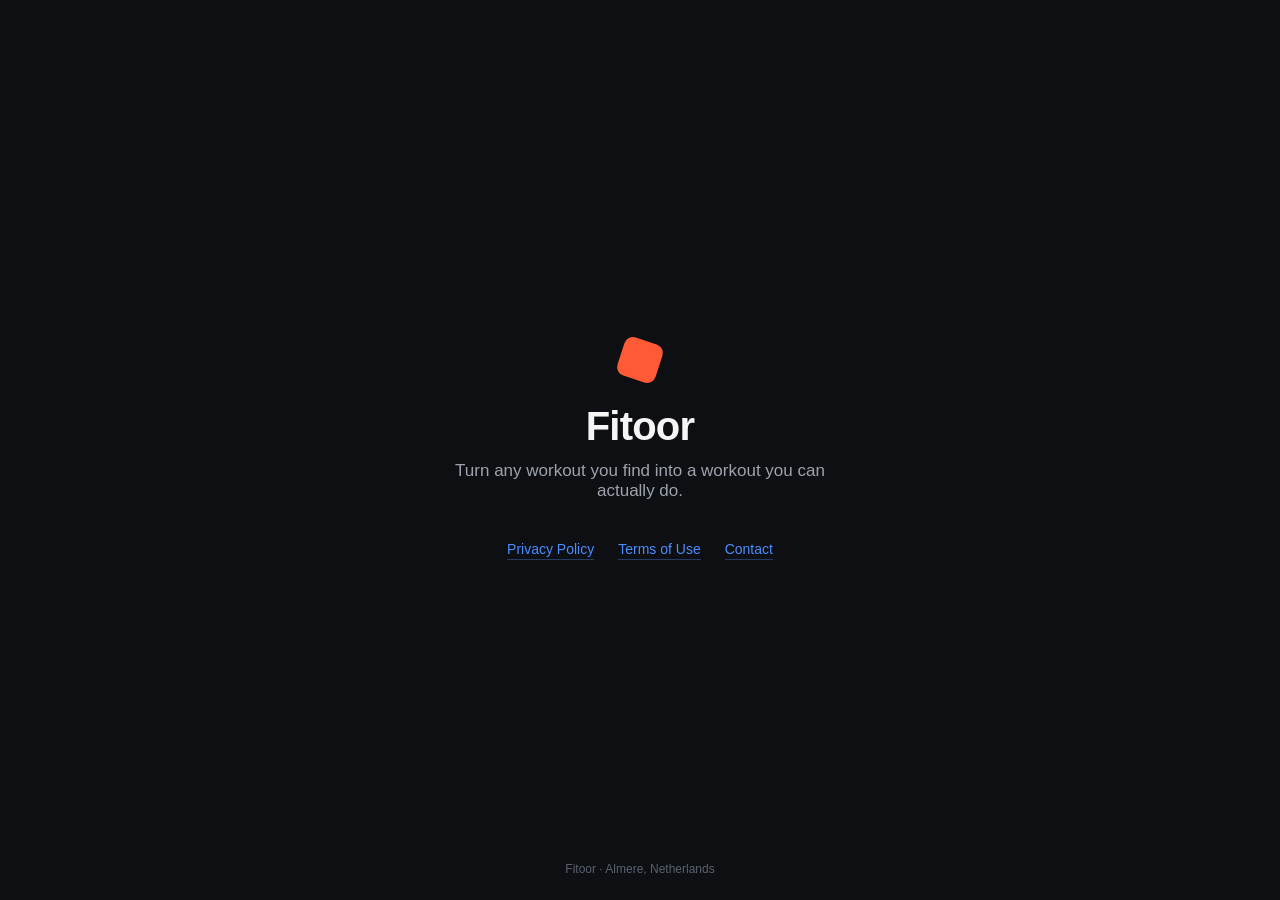
==== index.html @ 8de8d277 "Initial commit Co-Authored-By: Claude Sonnet 5 <noreply@anthropic.com>" ====
<!DOCTYPE html>
<html lang="en">
<head>
<meta charset="UTF-8">
<meta name="viewport" content="width=device-width, initial-scale=1">
<title>Fitoor — Turn any workout you find into a workout you can do</title>
<style>
  :root {
    --core-900: #0D0F12;
    --ember: #FF5A36;
    --ion-blue: #4D8DFF;
    --text-secondary: #9DA3AD;
  }
  * { box-sizing: border-box; }
  body {
    margin: 0;
    min-height: 100vh;
    background: var(--core-900);
    color: #F5F5F5;
    font-family: -apple-system, BlinkMacSystemFont, "SF Pro Text", "Segoe UI", Roboto, sans-serif;
    display: flex;
    flex-direction: column;
    align-items: center;
    justify-content: center;
    text-align: center;
    padding: 24px;
  }
  .mark {
    width: 40px;
    height: 40px;
    margin-bottom: 24px;
    position: relative;
  }
  .mark::before {
    content: "";
    position: absolute;
    inset: 0;
    background: var(--ember);
    border-radius: 9px;
    transform: rotate(18deg);
  }
  h1 {
    font-size: clamp(28px, 6vw, 40px);
    font-weight: 700;
    letter-spacing: -0.02em;
    margin: 0 0 12px;
  }
  p.tagline {
    color: var(--text-secondary);
    font-size: 17px;
    max-width: 420px;
    margin: 0 0 40px;
  }
  .links {
    display: flex;
    gap: 24px;
  }
  .links a {
    color: var(--ion-blue);
    text-decoration: none;
    font-size: 14px;
    border-bottom: 1px solid rgba(77,141,255,0.35);
    padding-bottom: 2px;
  }
  .links a:hover, .links a:focus-visible {
    border-bottom-color: var(--ion-blue);
  }
  footer {
    position: absolute;
    bottom: 24px;
    color: #5B6270;
    font-size: 12px;
  }
</style>
</head>
<body>
  <div class="mark"></div>
  <h1>Fitoor</h1>
  <p class="tagline">Turn any workout you find into a workout you can actually do.</p>
  <div class="links">
    <a href="/privacy.html">Privacy Policy</a>
    <a href="/terms.html">Terms of Use</a>
    <a href="mailto:hello@fitoor.fit">Contact</a>
  </div>
  <footer>Fitoor · Almere, Netherlands</footer>
</body>
</html>
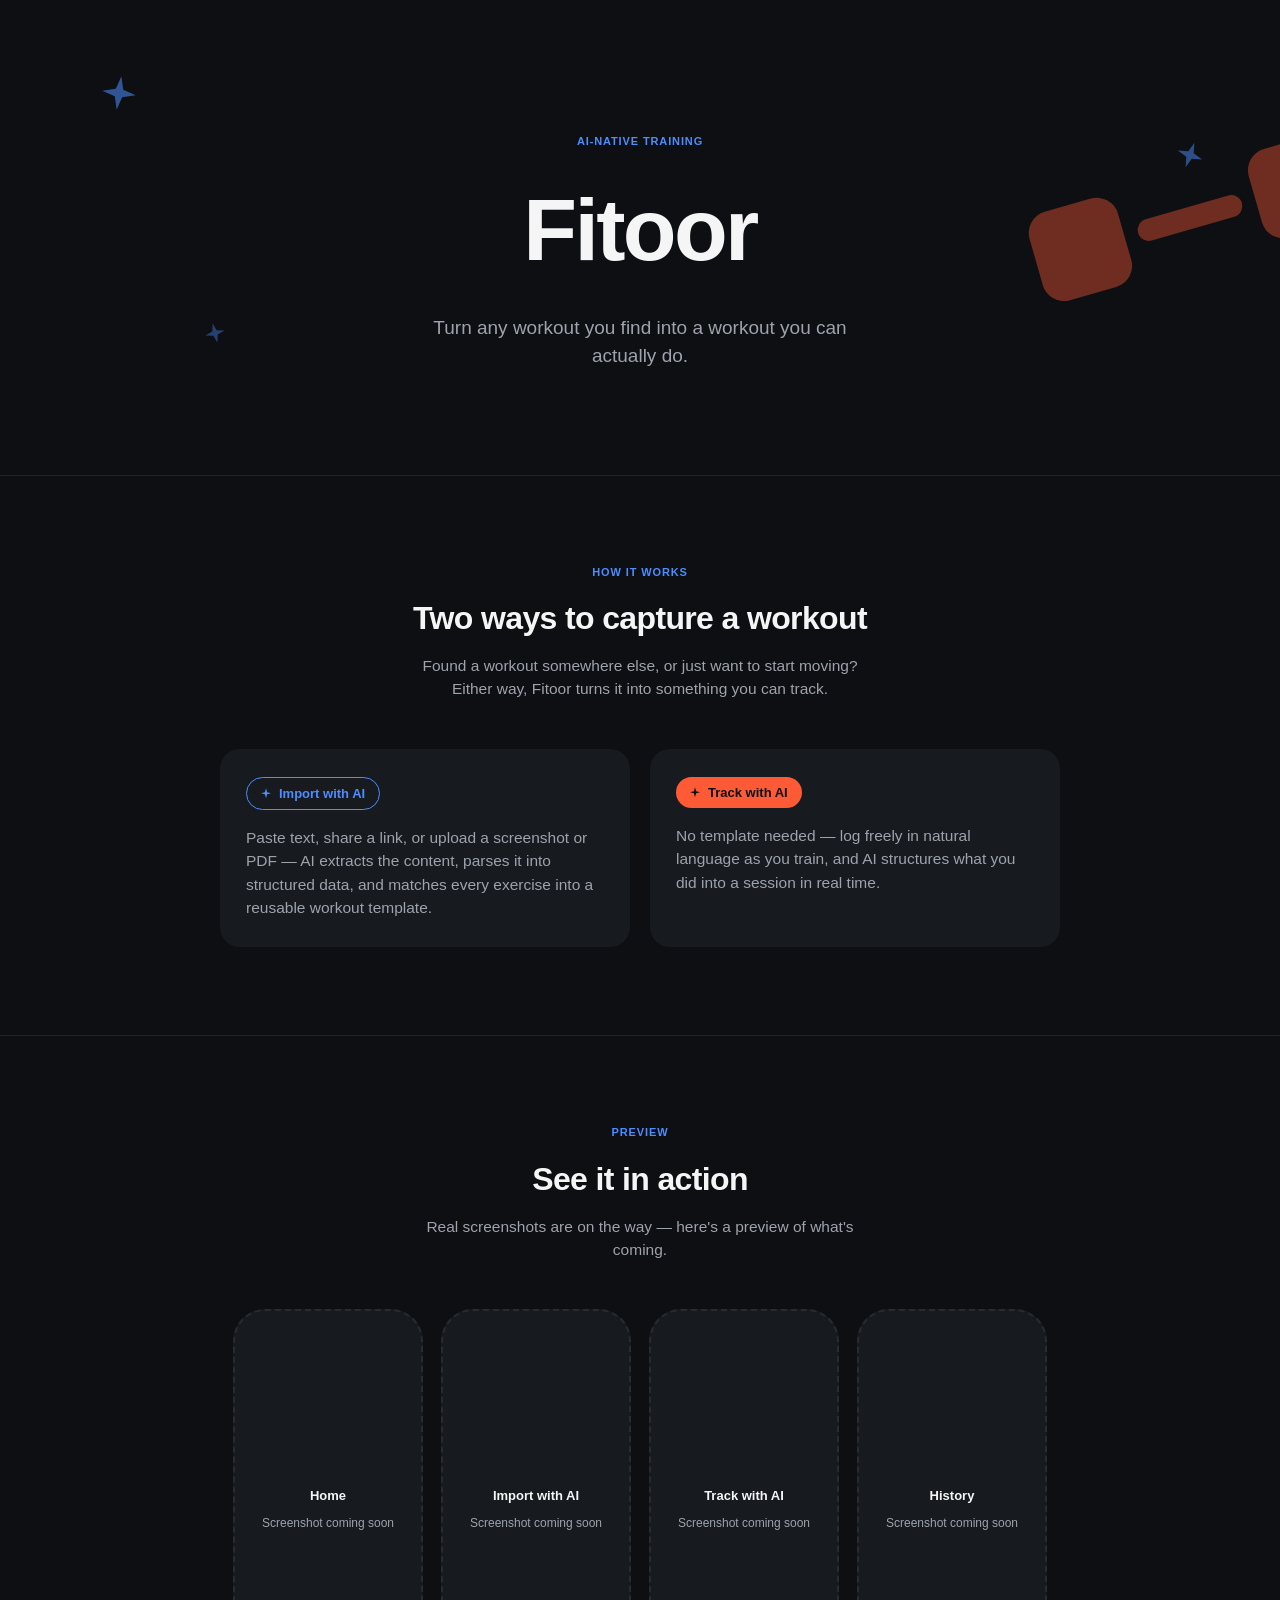
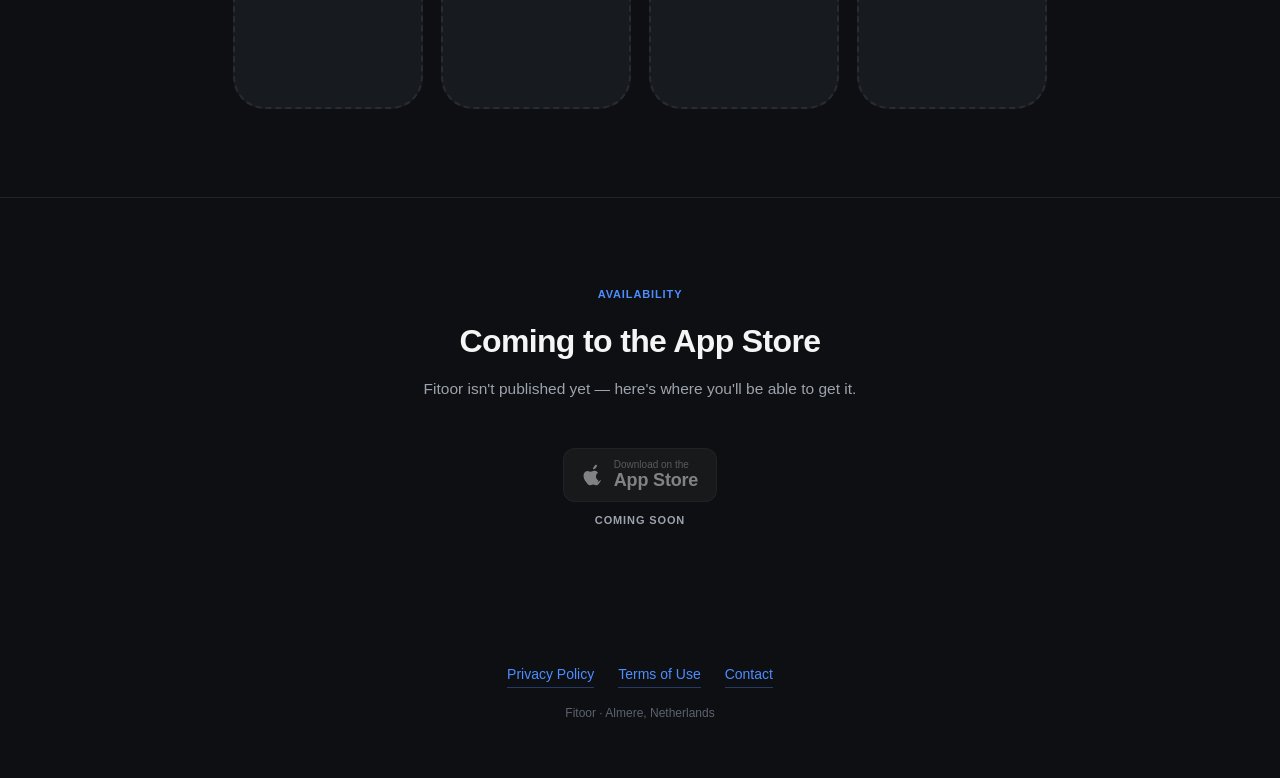
==== commit 0fd2fb3a: "Redesign landing page with energetic, AI-native marketing look Adds hero visual, How it works cards " ====
--- a/index.html
+++ b/index.html
@@ -7,81 +7,350 @@
 <style>
   :root {
     --core-900: #0D0F12;
+    --surface-800: #171A1F;
+    --elevated-700: #20242A;
     --ember: #FF5A36;
+    --ember-deep: #D94325;
     --ion-blue: #4D8DFF;
+    --text-primary: #F5F5F5;
     --text-secondary: #9DA3AD;
+    --hairline: rgba(245,245,245,0.08);
   }
   * { box-sizing: border-box; }
+  html { background: var(--core-900); }
   body {
     margin: 0;
-    min-height: 100vh;
     background: var(--core-900);
-    color: #F5F5F5;
+    color: var(--text-primary);
     font-family: -apple-system, BlinkMacSystemFont, "SF Pro Text", "Segoe UI", Roboto, sans-serif;
+    line-height: 1.5;
+    -webkit-font-smoothing: antialiased;
+  }
+  .wrap { max-width: 960px; margin: 0 auto; padding: 0 24px; }
+
+  .eyebrow {
+    display: inline-block;
+    font-size: 11px;
+    font-weight: 600;
+    letter-spacing: 0.08em;
+    text-transform: uppercase;
+    color: var(--ion-blue);
+    margin-bottom: 14px;
+  }
+  .eyebrow--center { display: block; text-align: center; }
+
+  section { padding: 88px 24px; }
+  section + section { border-top: 1px solid var(--hairline); }
+
+  h2 {
+    font-size: clamp(24px, 3.4vw, 32px);
+    font-weight: 700;
+    letter-spacing: -0.02em;
+    text-align: center;
+    margin: 0 0 12px;
+  }
+  .section-sub {
+    text-align: center;
+    color: var(--text-secondary);
+    font-size: 15.5px;
+    max-width: 460px;
+    margin: 0 auto 48px;
+  }
+
+  /* ---------- Hero ---------- */
+  .hero {
+    position: relative;
+    overflow: hidden;
+    padding: 128px 24px 104px;
+    text-align: center;
+    border-top: none;
+  }
+  .hero-visual {
+    position: absolute;
+    inset: 0;
+    z-index: 0;
+    pointer-events: none;
+  }
+  .dumbbell {
+    position: absolute;
+    top: 46%;
+    right: -70px;
+    display: flex;
+    align-items: center;
+    gap: 14px;
+    transform: translateY(-50%) rotate(-16deg);
+    opacity: 0.4;
+  }
+  .d-weight {
+    width: 92px;
+    height: 92px;
+    border-radius: 22px;
+    background: var(--ember);
+  }
+  .d-bar {
+    width: 108px;
+    height: 22px;
+    border-radius: 11px;
+    background: var(--ember);
+  }
+  .sparkle {
+    position: absolute;
+    background: var(--ion-blue);
+    clip-path: polygon(50% 0%, 61% 39%, 100% 50%, 61% 61%, 50% 100%, 39% 61%, 0% 50%, 39% 39%);
+  }
+  .sparkle--a { width: 34px; height: 34px; top: 16%; left: 8%; opacity: 0.55; transform: rotate(8deg); }
+  .sparkle--b { width: 20px; height: 20px; top: 68%; left: 16%; opacity: 0.4; transform: rotate(-14deg); }
+  .sparkle--c { width: 26px; height: 26px; top: 30%; right: 6%; opacity: 0.5; transform: rotate(20deg); }
+
+  .hero-content { position: relative; z-index: 1; }
+  .hero h1 {
+    font-size: clamp(48px, 10vw, 88px);
+    font-weight: 800;
+    letter-spacing: -0.03em;
+    margin: 0 0 18px;
+  }
+  .hero .tagline {
+    color: var(--text-secondary);
+    font-size: 19px;
+    max-width: 460px;
+    margin: 0 auto;
+  }
+
+  /* ---------- How it works ---------- */
+  .cards {
+    display: grid;
+    grid-template-columns: 1fr 1fr;
+    gap: 20px;
+    max-width: 840px;
+    margin: 0 auto;
+  }
+  .card {
+    background: var(--surface-800);
+    border-radius: 20px;
+    padding: 28px 26px;
+    text-align: left;
+  }
+  .card-tag {
+    display: inline-flex;
+    align-items: center;
+    gap: 8px;
+    font-size: 13px;
+    font-weight: 600;
+    padding: 6px 14px;
+    border-radius: 999px;
+    margin-bottom: 16px;
+  }
+  .card-tag::before {
+    content: "";
+    width: 10px;
+    height: 10px;
+    background: currentColor;
+    clip-path: polygon(50% 0%, 61% 39%, 100% 50%, 61% 61%, 50% 100%, 39% 61%, 0% 50%, 39% 39%);
+    flex: none;
+  }
+  .card--import .card-tag {
+    color: var(--ion-blue);
+    border: 1px solid var(--ion-blue);
+    background: transparent;
+  }
+  .card--track .card-tag {
+    color: var(--core-900);
+    background: var(--ember);
+  }
+  .card p {
+    font-size: 15.5px;
+    color: var(--text-secondary);
+    margin: 0;
+  }
+
+  /* ---------- Screenshots ---------- */
+  .frame-row {
+    display: flex;
+    gap: 18px;
+    justify-content: center;
+    flex-wrap: wrap;
+  }
+  .device-frame {
+    width: 190px;
+    height: 400px;
+    border-radius: 32px;
+    border: 2px dashed var(--hairline);
+    background: var(--surface-800);
     display: flex;
     flex-direction: column;
     align-items: center;
     justify-content: center;
-    text-align: center;
-    padding: 24px;
-  }
-  .mark {
-    width: 40px;
-    height: 40px;
-    margin-bottom: 24px;
-    position: relative;
-  }
-  .mark::before {
-    content: "";
-    position: absolute;
-    inset: 0;
-    background: var(--ember);
-    border-radius: 9px;
-    transform: rotate(18deg);
-  }
-  h1 {
-    font-size: clamp(28px, 6vw, 40px);
-    font-weight: 700;
-    letter-spacing: -0.02em;
-    margin: 0 0 12px;
-  }
-  p.tagline {
-    color: var(--text-secondary);
-    font-size: 17px;
-    max-width: 420px;
-    margin: 0 0 40px;
-  }
-  .links {
+    gap: 8px;
+    padding: 20px;
+    text-align: center;
+  }
+  .device-frame .screen-name {
+    font-size: 13px;
+    font-weight: 600;
+    color: var(--text-primary);
+  }
+  .device-frame .placeholder-note {
+    font-size: 12px;
+    color: var(--text-secondary);
+  }
+
+  /* ---------- App Store badge ---------- */
+  .store { text-align: center; }
+  .badge-block {
+    display: inline-flex;
+    flex-direction: column;
+    align-items: center;
+    gap: 10px;
+  }
+  .badge {
+    display: inline-flex;
+    align-items: center;
+    gap: 10px;
+    padding: 10px 18px;
+    border-radius: 12px;
+    background: var(--elevated-700);
+    border: 1px solid var(--hairline);
+    filter: grayscale(1);
+    opacity: 0.5;
+    cursor: not-allowed;
+  }
+  .badge svg { width: 22px; height: 22px; fill: var(--text-primary); flex: none; }
+  .badge-text { display: flex; flex-direction: column; line-height: 1.15; text-align: left; }
+  .badge-text span { font-size: 10px; color: var(--text-secondary); }
+  .badge-text strong { font-size: 18px; font-weight: 600; letter-spacing: -0.01em; color: var(--text-primary); }
+  .coming-soon {
+    font-size: 11px;
+    font-weight: 600;
+    letter-spacing: 0.08em;
+    text-transform: uppercase;
+    color: var(--text-secondary);
+  }
+
+  /* ---------- Footer ---------- */
+  footer {
+    padding: 48px 24px 56px;
+    text-align: center;
+  }
+  footer .links {
     display: flex;
     gap: 24px;
-  }
-  .links a {
+    justify-content: center;
+    margin-bottom: 16px;
+  }
+  footer .links a {
     color: var(--ion-blue);
     text-decoration: none;
     font-size: 14px;
     border-bottom: 1px solid rgba(77,141,255,0.35);
     padding-bottom: 2px;
   }
-  .links a:hover, .links a:focus-visible {
+  footer .links a:hover, footer .links a:focus-visible {
     border-bottom-color: var(--ion-blue);
   }
-  footer {
-    position: absolute;
-    bottom: 24px;
+  footer .copyright {
     color: #5B6270;
     font-size: 12px;
+    margin: 0;
+  }
+
+  @media (max-width: 640px) {
+    .cards { grid-template-columns: 1fr; }
+    section { padding: 64px 20px; }
+    .hero { padding: 96px 20px 80px; }
+    .dumbbell { opacity: 0.28; }
   }
 </style>
 </head>
 <body>
-  <div class="mark"></div>
-  <h1>Fitoor</h1>
-  <p class="tagline">Turn any workout you find into a workout you can actually do.</p>
-  <div class="links">
-    <a href="/privacy.html">Privacy Policy</a>
-    <a href="/terms.html">Terms of Use</a>
-    <a href="mailto:hello@fitoor.fit">Contact</a>
-  </div>
-  <footer>Fitoor · Almere, Netherlands</footer>
+
+  <section class="hero">
+    <div class="hero-visual" aria-hidden="true">
+      <div class="dumbbell">
+        <span class="d-weight"></span>
+        <span class="d-bar"></span>
+        <span class="d-weight"></span>
+      </div>
+      <span class="sparkle sparkle--a"></span>
+      <span class="sparkle sparkle--b"></span>
+      <span class="sparkle sparkle--c"></span>
+    </div>
+    <div class="hero-content">
+      <span class="eyebrow">AI-native training</span>
+      <h1>Fitoor</h1>
+      <p class="tagline">Turn any workout you find into a workout you can actually do.</p>
+    </div>
+  </section>
+
+  <section class="how">
+    <div class="wrap">
+      <span class="eyebrow eyebrow--center">How it works</span>
+      <h2>Two ways to capture a workout</h2>
+      <p class="section-sub">Found a workout somewhere else, or just want to start moving? Either way, Fitoor turns it into something you can track.</p>
+      <div class="cards">
+        <article class="card card--import">
+          <span class="card-tag">Import with AI</span>
+          <p>Paste text, share a link, or upload a screenshot or PDF — AI extracts the content, parses it into structured data, and matches every exercise into a reusable workout template.</p>
+        </article>
+        <article class="card card--track">
+          <span class="card-tag">Track with AI</span>
+          <p>No template needed — log freely in natural language as you train, and AI structures what you did into a session in real time.</p>
+        </article>
+      </div>
+    </div>
+  </section>
+
+  <section class="screens">
+    <div class="wrap">
+      <span class="eyebrow eyebrow--center">Preview</span>
+      <h2>See it in action</h2>
+      <p class="section-sub">Real screenshots are on the way — here's a preview of what's coming.</p>
+      <div class="frame-row">
+        <div class="device-frame">
+          <span class="screen-name">Home</span>
+          <span class="placeholder-note">Screenshot coming soon</span>
+        </div>
+        <div class="device-frame">
+          <span class="screen-name">Import with AI</span>
+          <span class="placeholder-note">Screenshot coming soon</span>
+        </div>
+        <div class="device-frame">
+          <span class="screen-name">Track with AI</span>
+          <span class="placeholder-note">Screenshot coming soon</span>
+        </div>
+        <div class="device-frame">
+          <span class="screen-name">History</span>
+          <span class="placeholder-note">Screenshot coming soon</span>
+        </div>
+      </div>
+    </div>
+  </section>
+
+  <section class="store">
+    <div class="wrap">
+      <span class="eyebrow eyebrow--center">Availability</span>
+      <h2>Coming to the App Store</h2>
+      <p class="section-sub">Fitoor isn't published yet — here's where you'll be able to get it.</p>
+      <div class="badge-block">
+        <div class="badge" aria-disabled="true" title="Coming soon — not yet available">
+          <svg viewBox="0 0 24 24" aria-hidden="true"><path d="M16.365 1.43c0 1.14-.462 2.033-1.386 2.926-.924.893-2.001 1.412-2.94 1.334-.116-1.061.377-2.166 1.278-2.99C14.24.837 15.402.297 16.365 1.43zm4.518 15.876c-.494 1.147-.732 1.66-1.372 2.674-.891 1.412-2.148 3.17-3.708 3.184-1.386.014-1.744-.907-3.626-.893-1.881.014-2.274.907-3.66.893-1.56-.014-2.75-1.6-3.64-3.012C2.05 17.14.847 12.79 2.416 9.9c.784-1.44 2.184-2.354 3.71-2.368 1.36-.014 2.646.907 3.478.907.83 0 2.394-1.12 4.037-.956.688.028 2.618.278 3.858 2.09-.1.063-2.302 1.343-2.279 4.004.028 3.18 2.79 4.24 2.822 4.254-.024.07-.44 1.51-1.46 2.475z"/></svg>
+          <span class="badge-text">
+            <span>Download on the</span>
+            <strong>App Store</strong>
+          </span>
+        </div>
+        <span class="coming-soon">Coming soon</span>
+      </div>
+    </div>
+  </section>
+
+  <footer>
+    <div class="links">
+      <a href="privacy.html">Privacy Policy</a>
+      <a href="terms.html">Terms of Use</a>
+      <a href="mailto:hello@fitoor.fit">Contact</a>
+    </div>
+    <p class="copyright">Fitoor · Almere, Netherlands</p>
+  </footer>
+
 </body>
 </html>
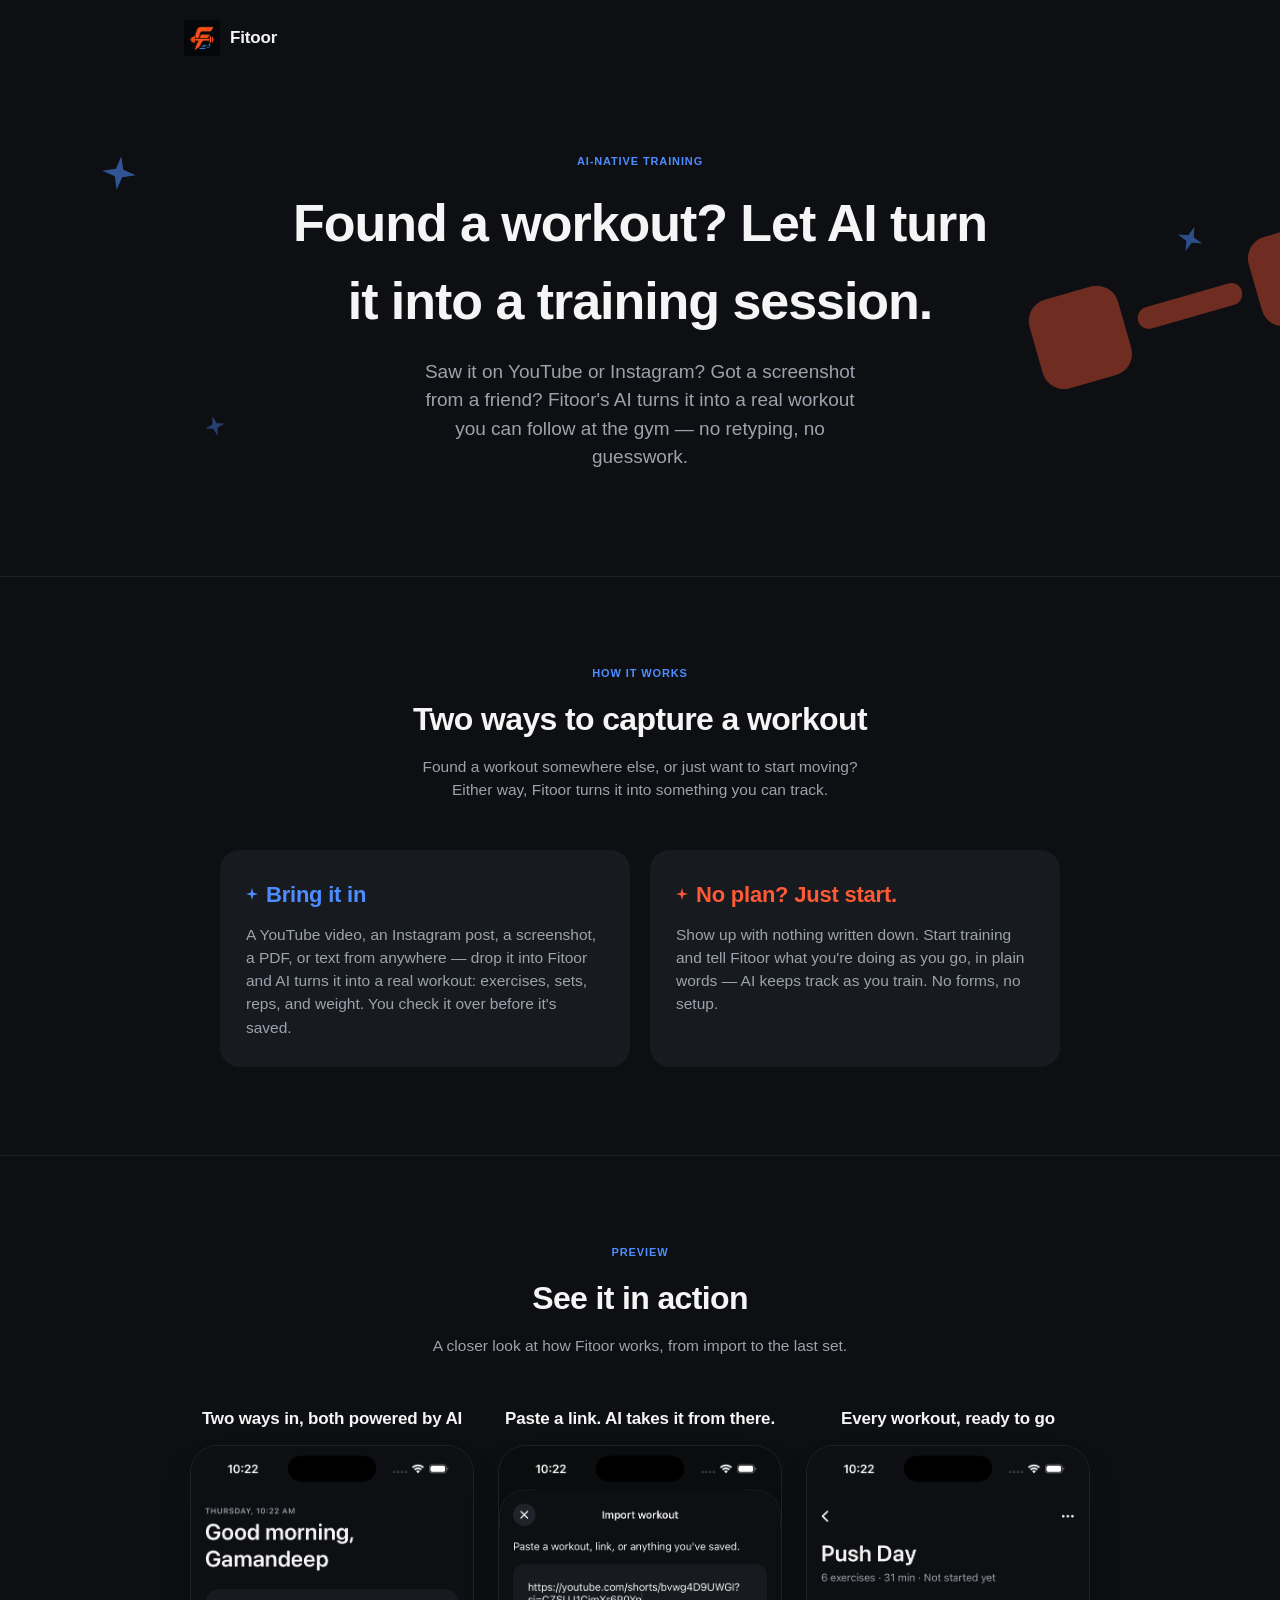
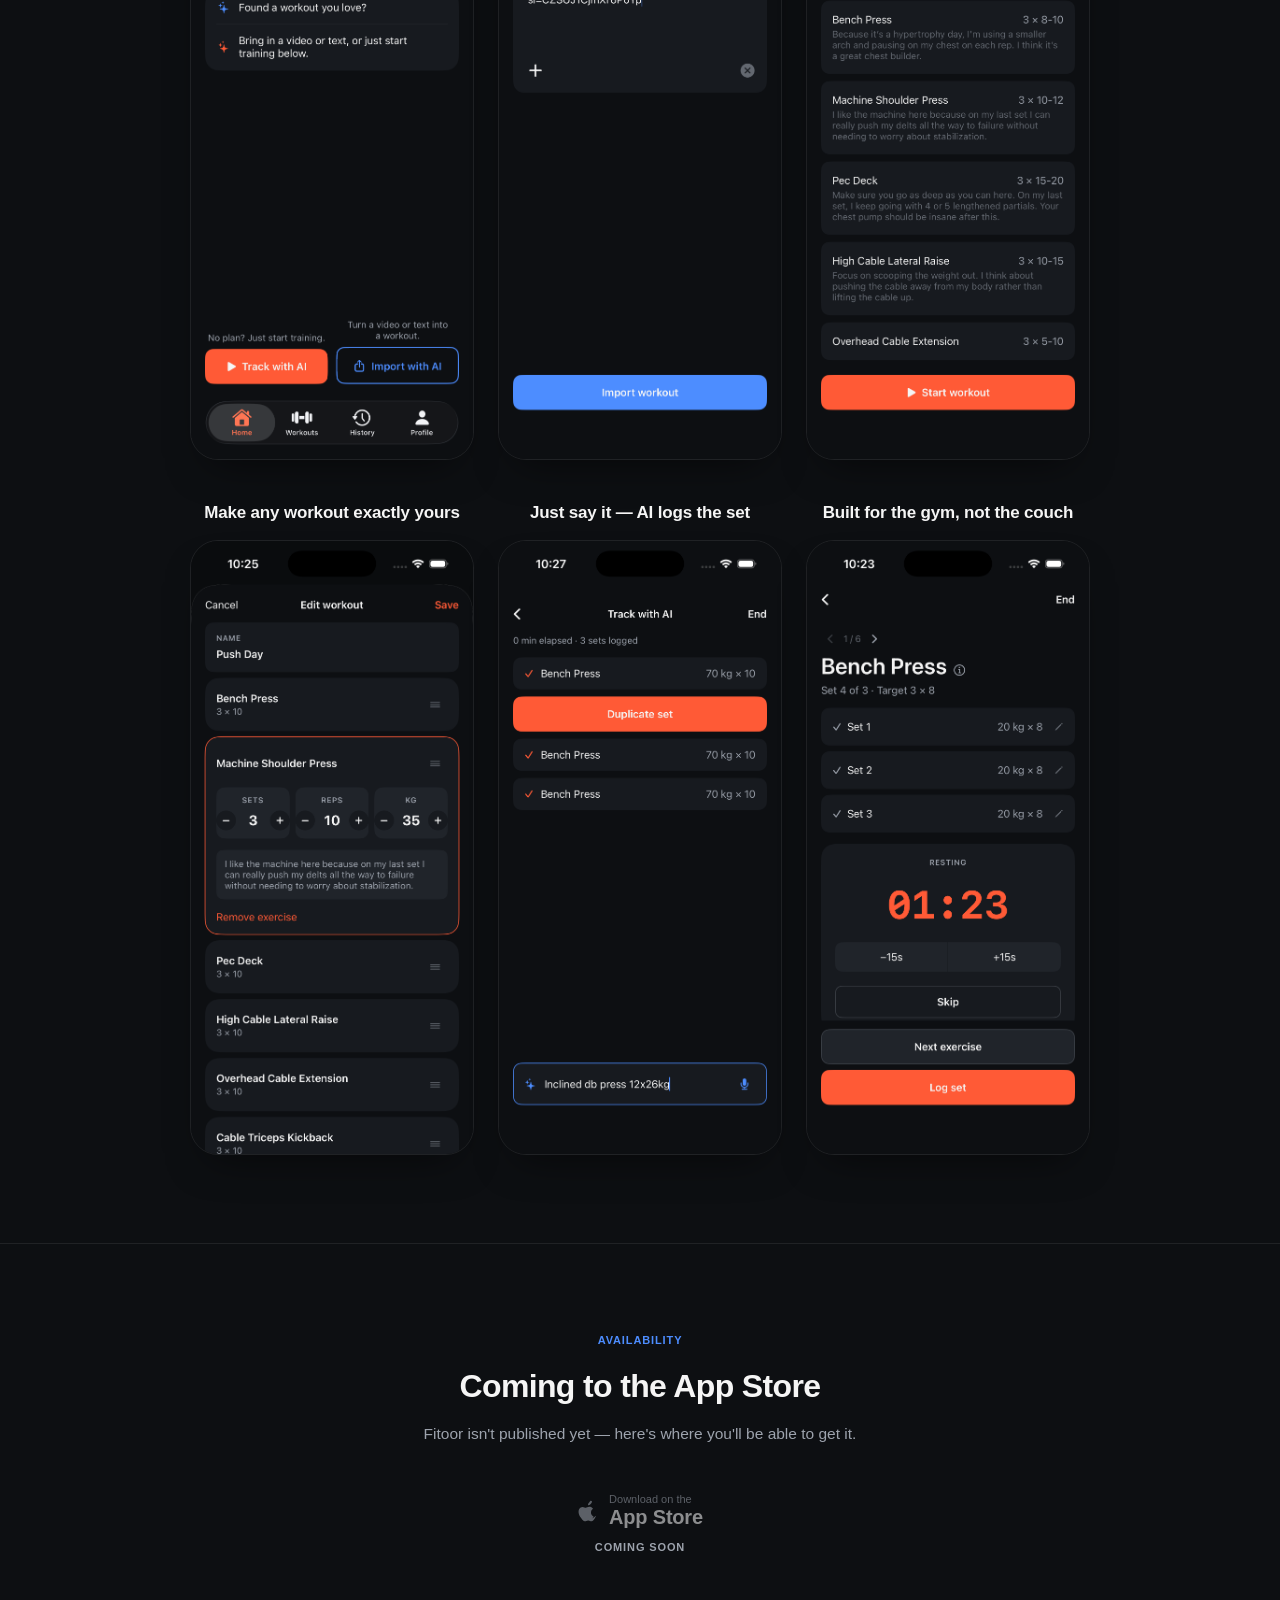
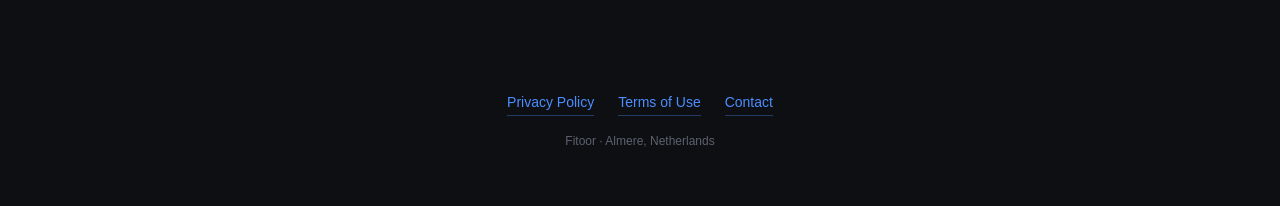
==== commit 967a8bcd: "Add real screenshots, logo, and plain-language copy to landing page Replaces the screenshot placehol" ====
--- a/index.html
+++ b/index.html
@@ -28,6 +28,30 @@
   }
   .wrap { max-width: 960px; margin: 0 auto; padding: 0 24px; }
 
+  .site-header {
+    display: flex;
+    align-items: center;
+    max-width: 960px;
+    margin: 0 auto;
+    padding: 20px 24px;
+  }
+  .logo-lockup {
+    display: flex;
+    align-items: center;
+    gap: 10px;
+  }
+  .logo-mark {
+    display: block;
+    height: 36px;
+    width: auto;
+  }
+  .logo-text {
+    font-size: 17px;
+    font-weight: 700;
+    letter-spacing: -0.01em;
+    color: var(--text-primary);
+  }
+
   .eyebrow {
     display: inline-block;
     font-size: 11px;
@@ -61,7 +85,7 @@
   .hero {
     position: relative;
     overflow: hidden;
-    padding: 128px 24px 104px;
+    padding: 72px 24px 104px;
     text-align: center;
     border-top: none;
   }
@@ -104,10 +128,11 @@
 
   .hero-content { position: relative; z-index: 1; }
   .hero h1 {
-    font-size: clamp(48px, 10vw, 88px);
+    font-size: clamp(32px, 5vw, 52px);
     font-weight: 800;
-    letter-spacing: -0.03em;
-    margin: 0 0 18px;
+    letter-spacing: -0.02em;
+    max-width: 720px;
+    margin: 0 auto 18px;
   }
   .hero .tagline {
     color: var(--text-secondary);
@@ -130,33 +155,25 @@
     padding: 28px 26px;
     text-align: left;
   }
-  .card-tag {
-    display: inline-flex;
+  .card-heading {
+    display: flex;
     align-items: center;
     gap: 8px;
-    font-size: 13px;
-    font-weight: 600;
-    padding: 6px 14px;
-    border-radius: 999px;
-    margin-bottom: 16px;
-  }
-  .card-tag::before {
+    font-size: 22px;
+    font-weight: 700;
+    letter-spacing: -0.01em;
+    margin: 0 0 12px;
+  }
+  .card-heading::before {
     content: "";
-    width: 10px;
-    height: 10px;
+    width: 12px;
+    height: 12px;
     background: currentColor;
     clip-path: polygon(50% 0%, 61% 39%, 100% 50%, 61% 61%, 50% 100%, 39% 61%, 0% 50%, 39% 39%);
     flex: none;
   }
-  .card--import .card-tag {
-    color: var(--ion-blue);
-    border: 1px solid var(--ion-blue);
-    background: transparent;
-  }
-  .card--track .card-tag {
-    color: var(--core-900);
-    background: var(--ember);
-  }
+  .card--import .card-heading { color: var(--ion-blue); }
+  .card--track .card-heading { color: var(--ember); }
   .card p {
     font-size: 15.5px;
     color: var(--text-secondary);
@@ -164,34 +181,37 @@
   }
 
   /* ---------- Screenshots ---------- */
-  .frame-row {
-    display: flex;
-    gap: 18px;
-    justify-content: center;
-    flex-wrap: wrap;
-  }
-  .device-frame {
-    width: 190px;
-    height: 400px;
-    border-radius: 32px;
-    border: 2px dashed var(--hairline);
-    background: var(--surface-800);
+  .screen-grid {
+    display: grid;
+    grid-template-columns: repeat(3, 1fr);
+    gap: 40px 24px;
+    max-width: 900px;
+    margin: 0 auto;
+  }
+  .screen-item {
     display: flex;
     flex-direction: column;
     align-items: center;
-    justify-content: center;
-    gap: 8px;
-    padding: 20px;
-    text-align: center;
-  }
-  .device-frame .screen-name {
-    font-size: 13px;
-    font-weight: 600;
+    text-align: center;
+    margin: 0;
+  }
+  .screen-item figcaption {
+    font-size: 17px;
+    font-weight: 700;
+    letter-spacing: -0.01em;
+    margin-bottom: 14px;
     color: var(--text-primary);
   }
-  .device-frame .placeholder-note {
-    font-size: 12px;
-    color: var(--text-secondary);
+  .screen-item img {
+    display: block;
+    width: 100%;
+    height: auto;
+    border-radius: 28px;
+    border: 1px solid var(--hairline);
+    box-shadow: 0 20px 40px -20px rgba(0,0,0,0.6);
+  }
+  @media (max-width: 860px) {
+    .screen-grid { grid-template-columns: repeat(2, 1fr); }
   }
 
   /* ---------- App Store badge ---------- */
@@ -206,18 +226,12 @@
     display: inline-flex;
     align-items: center;
     gap: 10px;
-    padding: 10px 18px;
-    border-radius: 12px;
-    background: var(--elevated-700);
-    border: 1px solid var(--hairline);
-    filter: grayscale(1);
-    opacity: 0.5;
-    cursor: not-allowed;
-  }
-  .badge svg { width: 22px; height: 22px; fill: var(--text-primary); flex: none; }
+    opacity: 0.55;
+  }
+  .badge svg { width: 22px; height: 22px; fill: var(--text-secondary); flex: none; }
   .badge-text { display: flex; flex-direction: column; line-height: 1.15; text-align: left; }
-  .badge-text span { font-size: 10px; color: var(--text-secondary); }
-  .badge-text strong { font-size: 18px; font-weight: 600; letter-spacing: -0.01em; color: var(--text-primary); }
+  .badge-text span { font-size: 11px; color: var(--text-secondary); }
+  .badge-text strong { font-size: 20px; font-weight: 700; letter-spacing: -0.01em; color: var(--text-primary); }
   .coming-soon {
     font-size: 11px;
     font-weight: 600;
@@ -256,12 +270,20 @@
   @media (max-width: 640px) {
     .cards { grid-template-columns: 1fr; }
     section { padding: 64px 20px; }
-    .hero { padding: 96px 20px 80px; }
+    .hero { padding: 56px 20px 80px; }
     .dumbbell { opacity: 0.28; }
+    .screen-grid { grid-template-columns: 1fr; max-width: 320px; }
   }
 </style>
 </head>
 <body>
+
+  <header class="site-header">
+    <div class="logo-lockup">
+      <img class="logo-mark" src="fitoor-logo-mark.png" alt="" width="1254" height="1254">
+      <span class="logo-text">Fitoor</span>
+    </div>
+  </header>
 
   <section class="hero">
     <div class="hero-visual" aria-hidden="true">
@@ -276,8 +298,8 @@
     </div>
     <div class="hero-content">
       <span class="eyebrow">AI-native training</span>
-      <h1>Fitoor</h1>
-      <p class="tagline">Turn any workout you find into a workout you can actually do.</p>
+      <h1>Found a workout? Let AI turn it into a training session.</h1>
+      <p class="tagline">Saw it on YouTube or Instagram? Got a screenshot from a friend? Fitoor's AI turns it into a real workout you can follow at the gym — no retyping, no guesswork.</p>
     </div>
   </section>
 
@@ -288,12 +310,12 @@
       <p class="section-sub">Found a workout somewhere else, or just want to start moving? Either way, Fitoor turns it into something you can track.</p>
       <div class="cards">
         <article class="card card--import">
-          <span class="card-tag">Import with AI</span>
-          <p>Paste text, share a link, or upload a screenshot or PDF — AI extracts the content, parses it into structured data, and matches every exercise into a reusable workout template.</p>
+          <h3 class="card-heading">Bring it in</h3>
+          <p>A YouTube video, an Instagram post, a screenshot, a PDF, or text from anywhere — drop it into Fitoor and AI turns it into a real workout: exercises, sets, reps, and weight. You check it over before it's saved.</p>
         </article>
         <article class="card card--track">
-          <span class="card-tag">Track with AI</span>
-          <p>No template needed — log freely in natural language as you train, and AI structures what you did into a session in real time.</p>
+          <h3 class="card-heading">No plan? Just start.</h3>
+          <p>Show up with nothing written down. Start training and tell Fitoor what you're doing as you go, in plain words — AI keeps track as you train. No forms, no setup.</p>
         </article>
       </div>
     </div>
@@ -303,24 +325,32 @@
     <div class="wrap">
       <span class="eyebrow eyebrow--center">Preview</span>
       <h2>See it in action</h2>
-      <p class="section-sub">Real screenshots are on the way — here's a preview of what's coming.</p>
-      <div class="frame-row">
-        <div class="device-frame">
-          <span class="screen-name">Home</span>
-          <span class="placeholder-note">Screenshot coming soon</span>
-        </div>
-        <div class="device-frame">
-          <span class="screen-name">Import with AI</span>
-          <span class="placeholder-note">Screenshot coming soon</span>
-        </div>
-        <div class="device-frame">
-          <span class="screen-name">Track with AI</span>
-          <span class="placeholder-note">Screenshot coming soon</span>
-        </div>
-        <div class="device-frame">
-          <span class="screen-name">History</span>
-          <span class="placeholder-note">Screenshot coming soon</span>
-        </div>
+      <p class="section-sub">A closer look at how Fitoor works, from import to the last set.</p>
+      <div class="screen-grid">
+        <figure class="screen-item">
+          <figcaption>Two ways in, both powered by AI</figcaption>
+          <img src="screenshot-1.png" alt="Fitoor Home screen with Track with AI and Import with AI buttons" loading="lazy" width="1206" height="2622">
+        </figure>
+        <figure class="screen-item">
+          <figcaption>Paste a link. AI takes it from there.</figcaption>
+          <img src="screenshot-2.png" alt="Import workout screen with a pasted YouTube link ready to import" loading="lazy" width="1206" height="2622">
+        </figure>
+        <figure class="screen-item">
+          <figcaption>Every workout, ready to go</figcaption>
+          <img src="screenshot-3.png" alt="Workout Detail screen showing a Push Day template with six exercises" loading="lazy" width="1206" height="2622">
+        </figure>
+        <figure class="screen-item">
+          <figcaption>Make any workout exactly yours</figcaption>
+          <img src="screenshot-4.png" alt="Edit workout screen with an exercise expanded to show sets, reps, and weight steppers" loading="lazy" width="1206" height="2622">
+        </figure>
+        <figure class="screen-item">
+          <figcaption>Just say it — AI logs the set</figcaption>
+          <img src="screenshot-5.png" alt="Track with AI screen logging sets from natural-language input" loading="lazy" width="1206" height="2622">
+        </figure>
+        <figure class="screen-item">
+          <figcaption>Built for the gym, not the couch</figcaption>
+          <img src="screenshot-6.png" alt="Active Workout screen with a rest timer counting down between sets" loading="lazy" width="1206" height="2622">
+        </figure>
       </div>
     </div>
   </section>
@@ -331,7 +361,7 @@
       <h2>Coming to the App Store</h2>
       <p class="section-sub">Fitoor isn't published yet — here's where you'll be able to get it.</p>
       <div class="badge-block">
-        <div class="badge" aria-disabled="true" title="Coming soon — not yet available">
+        <div class="badge">
           <svg viewBox="0 0 24 24" aria-hidden="true"><path d="M16.365 1.43c0 1.14-.462 2.033-1.386 2.926-.924.893-2.001 1.412-2.94 1.334-.116-1.061.377-2.166 1.278-2.99C14.24.837 15.402.297 16.365 1.43zm4.518 15.876c-.494 1.147-.732 1.66-1.372 2.674-.891 1.412-2.148 3.17-3.708 3.184-1.386.014-1.744-.907-3.626-.893-1.881.014-2.274.907-3.66.893-1.56-.014-2.75-1.6-3.64-3.012C2.05 17.14.847 12.79 2.416 9.9c.784-1.44 2.184-2.354 3.71-2.368 1.36-.014 2.646.907 3.478.907.83 0 2.394-1.12 4.037-.956.688.028 2.618.278 3.858 2.09-.1.063-2.302 1.343-2.279 4.004.028 3.18 2.79 4.24 2.822 4.254-.024.07-.44 1.51-1.46 2.475z"/></svg>
           <span class="badge-text">
             <span>Download on the</span>
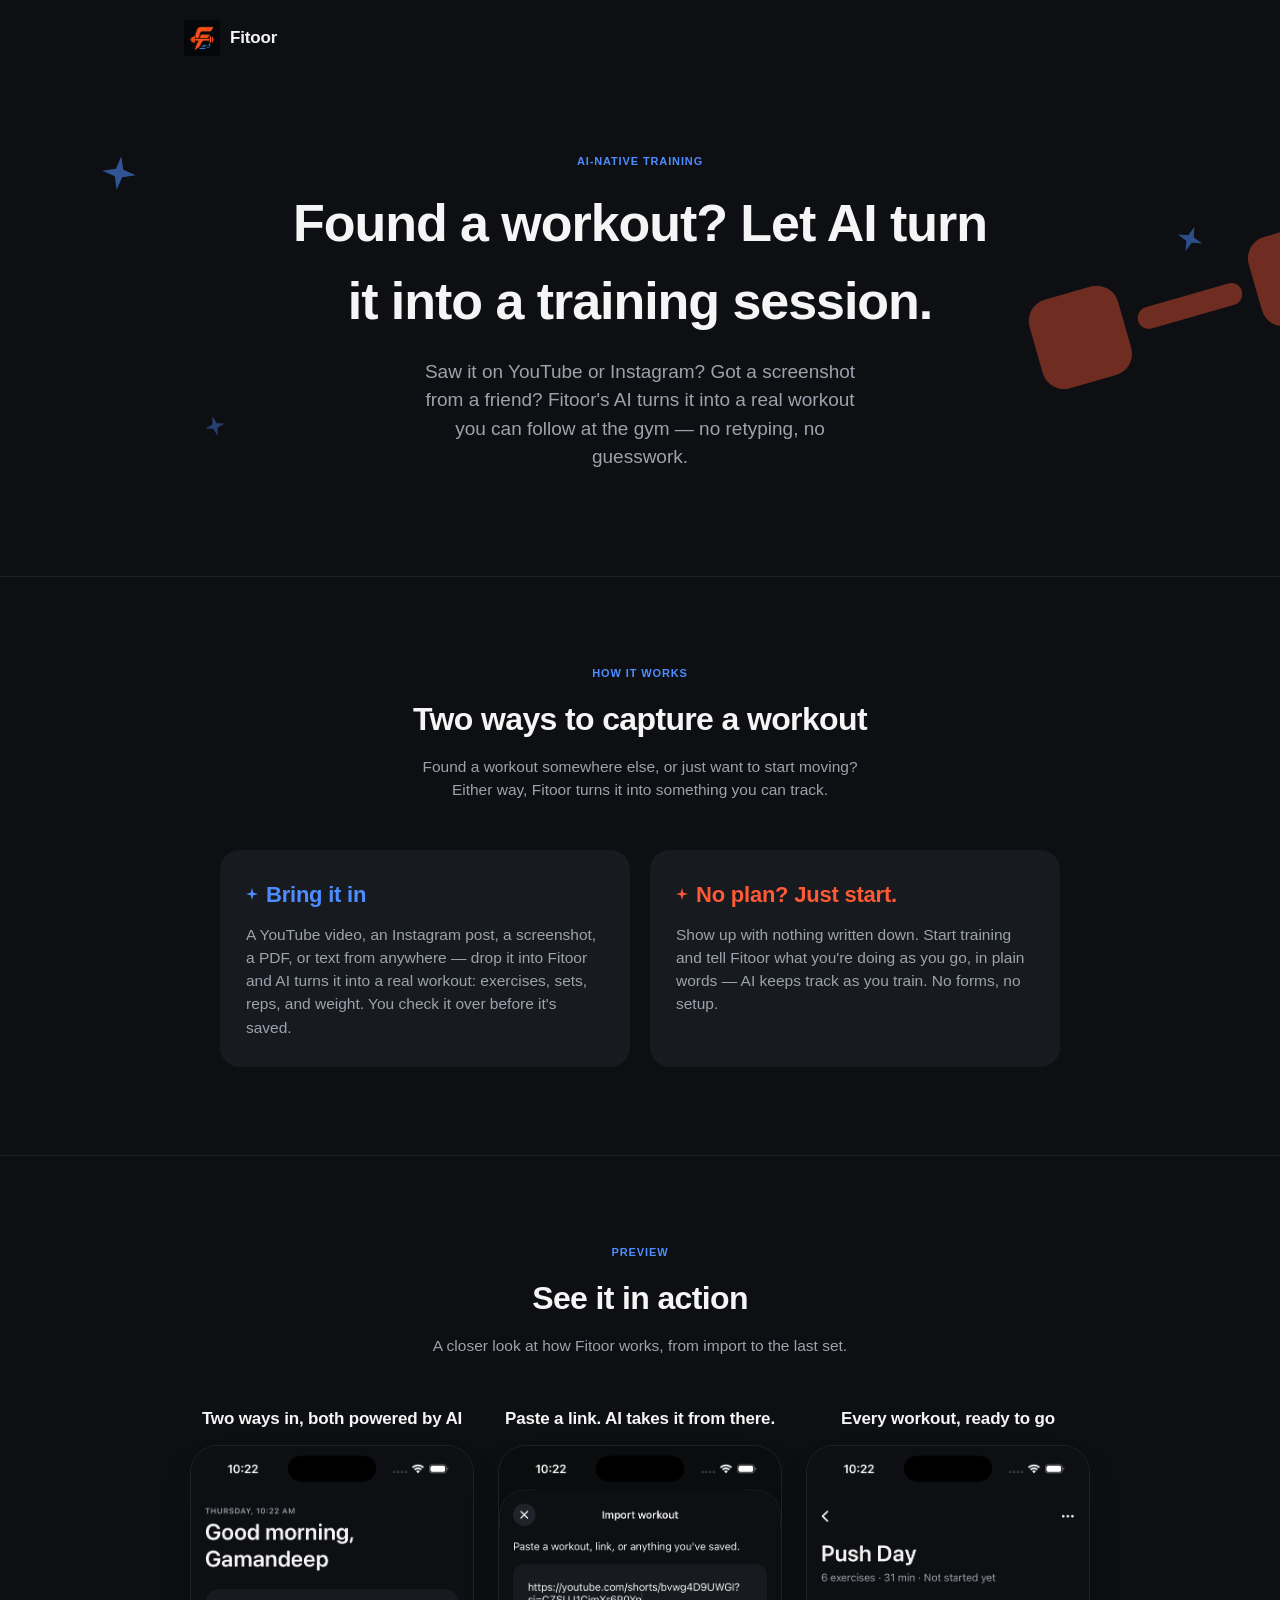
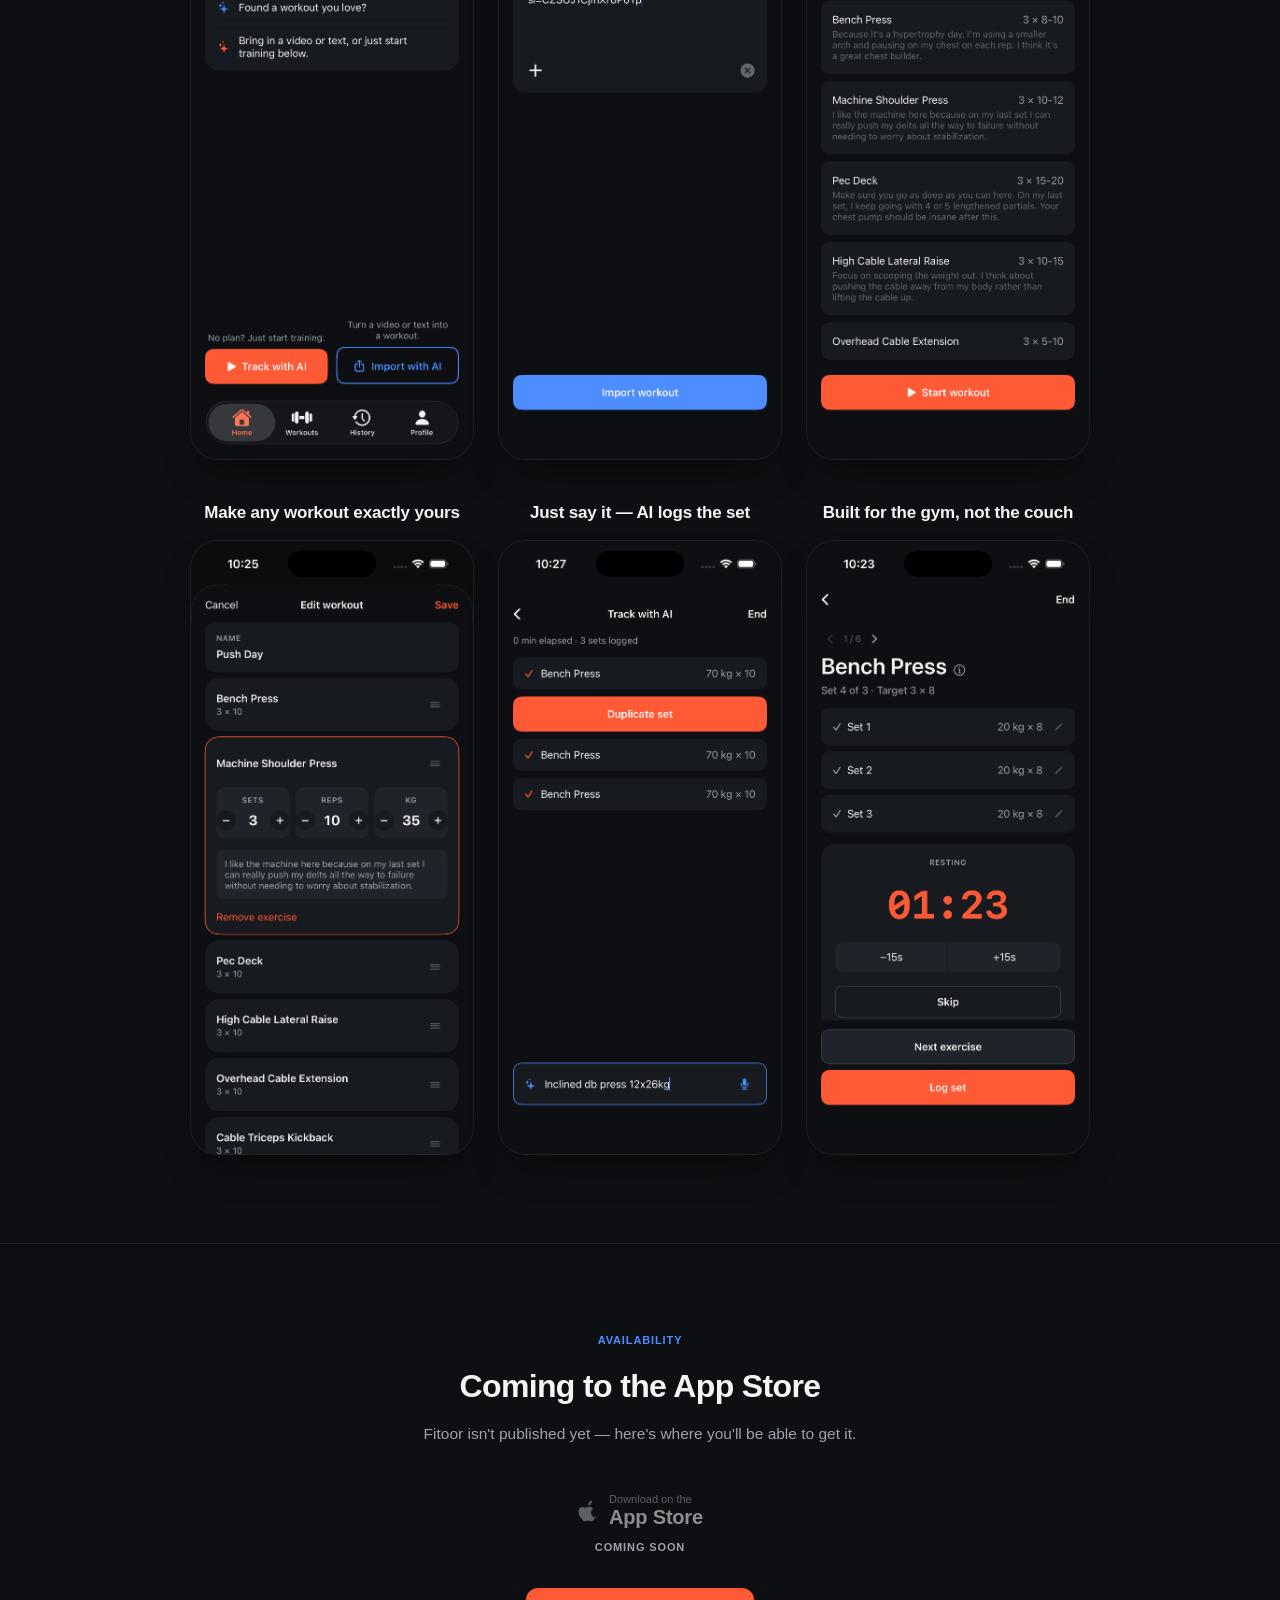
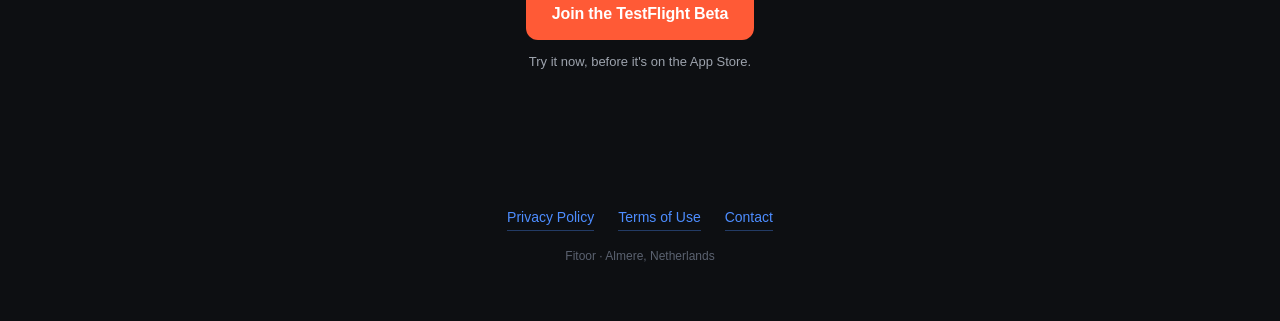
==== commit 5c698abd: "Add TestFlight beta CTA to the availability section The App Store badge stays muted "coming soon" si" ====
--- a/index.html
+++ b/index.html
@@ -4,6 +4,10 @@
 <meta charset="UTF-8">
 <meta name="viewport" content="width=device-width, initial-scale=1">
 <title>Fitoor — Turn any workout you find into a workout you can do</title>
+<link rel="icon" type="image/x-icon" href="favicon.ico">
+<link rel="icon" type="image/png" sizes="32x32" href="favicon-32x32.png">
+<link rel="icon" type="image/png" sizes="16x16" href="favicon-16x16.png">
+<link rel="apple-touch-icon" sizes="180x180" href="apple-touch-icon.png">
 <style>
   :root {
     --core-900: #0D0F12;
@@ -237,6 +241,28 @@
     font-weight: 600;
     letter-spacing: 0.08em;
     text-transform: uppercase;
+    color: var(--text-secondary);
+  }
+
+  /* TestFlight — the real, live channel (App Store badge above stays muted) */
+  .tf-block { margin-top: 32px; }
+  .tf-cta {
+    display: inline-flex;
+    align-items: center;
+    justify-content: center;
+    padding: 14px 26px;
+    border-radius: 12px;
+    background: var(--ember);
+    color: #FFFFFF;
+    font-size: 16px;
+    font-weight: 700;
+    letter-spacing: -0.01em;
+    text-decoration: none;
+  }
+  .tf-cta:hover, .tf-cta:focus-visible { background: var(--ember-deep); }
+  .tf-note {
+    margin: 12px 0 0;
+    font-size: 13px;
     color: var(--text-secondary);
   }
 
@@ -370,6 +396,10 @@
         </div>
         <span class="coming-soon">Coming soon</span>
       </div>
+      <div class="tf-block">
+        <a class="tf-cta" href="https://testflight.apple.com/join/bZKVkc3g" target="_blank" rel="noopener noreferrer">Join the TestFlight Beta</a>
+        <p class="tf-note">Try it now, before it's on the App Store.</p>
+      </div>
     </div>
   </section>
 
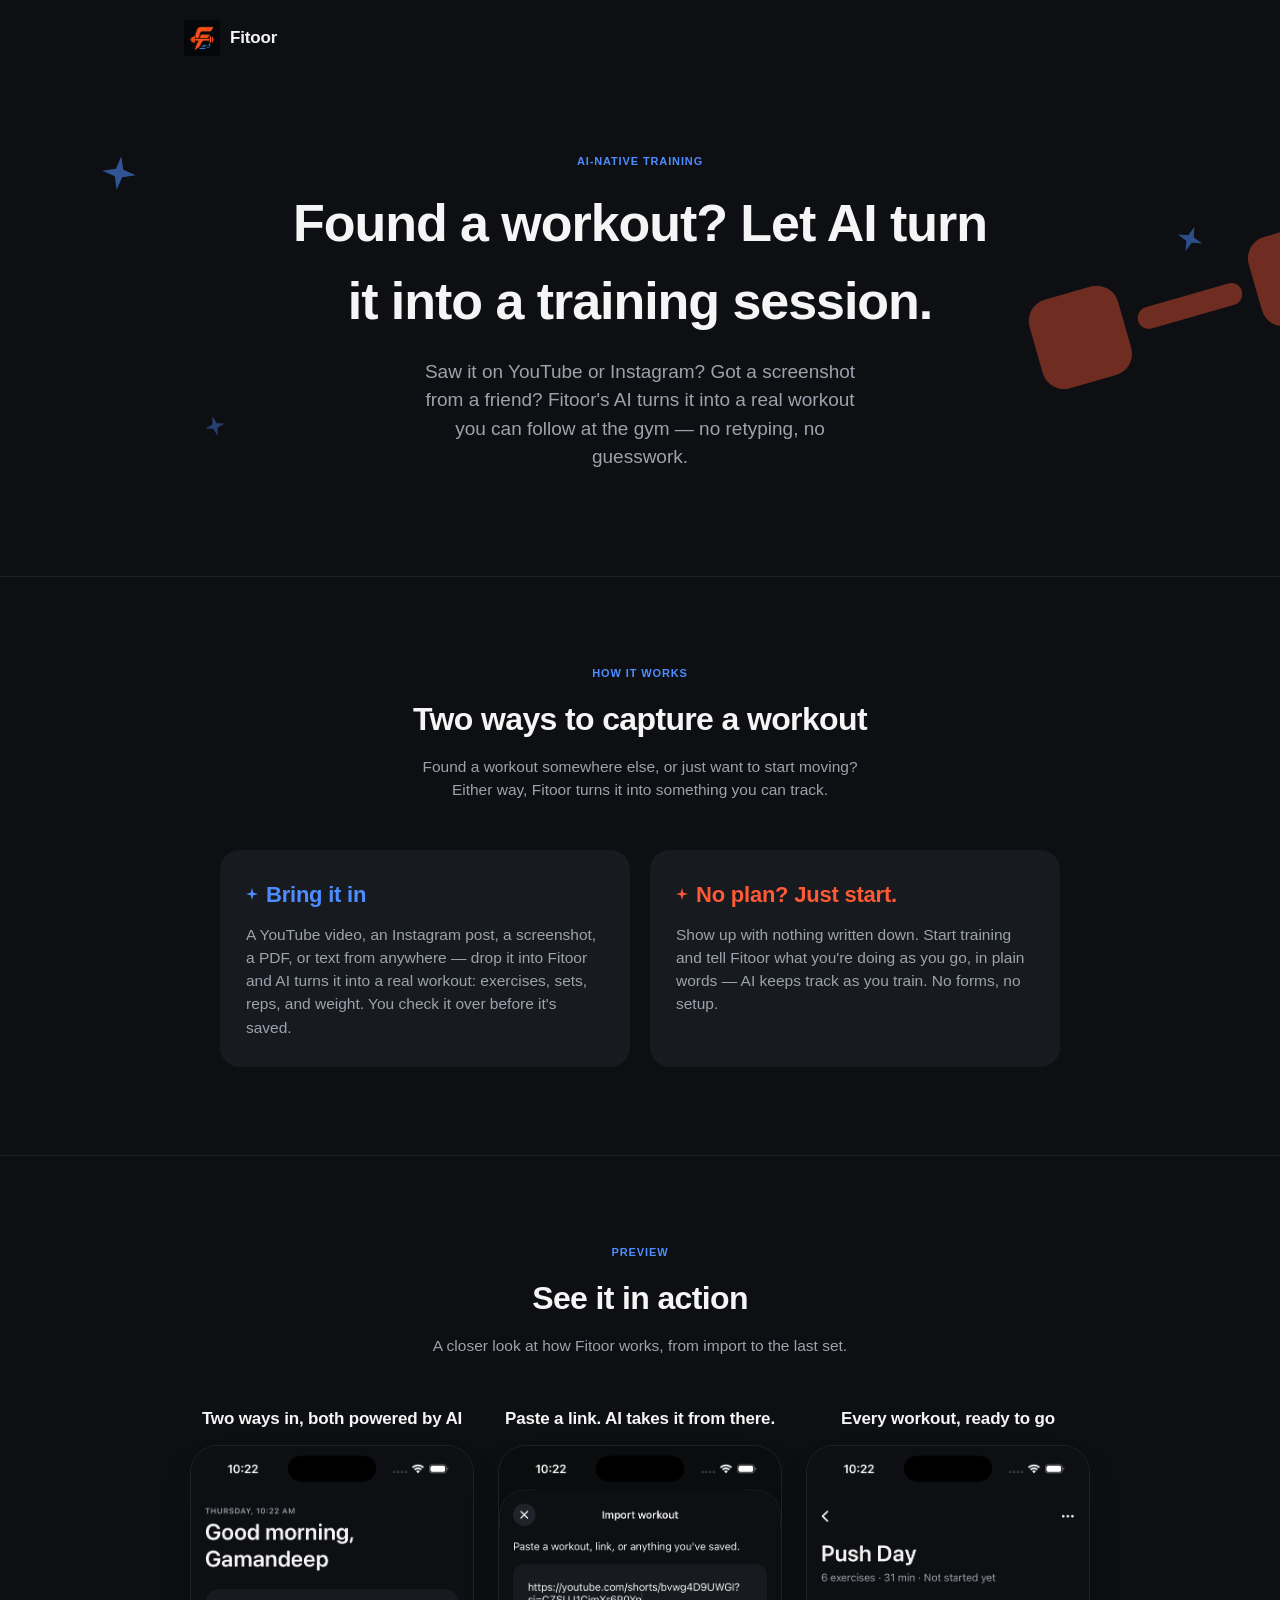
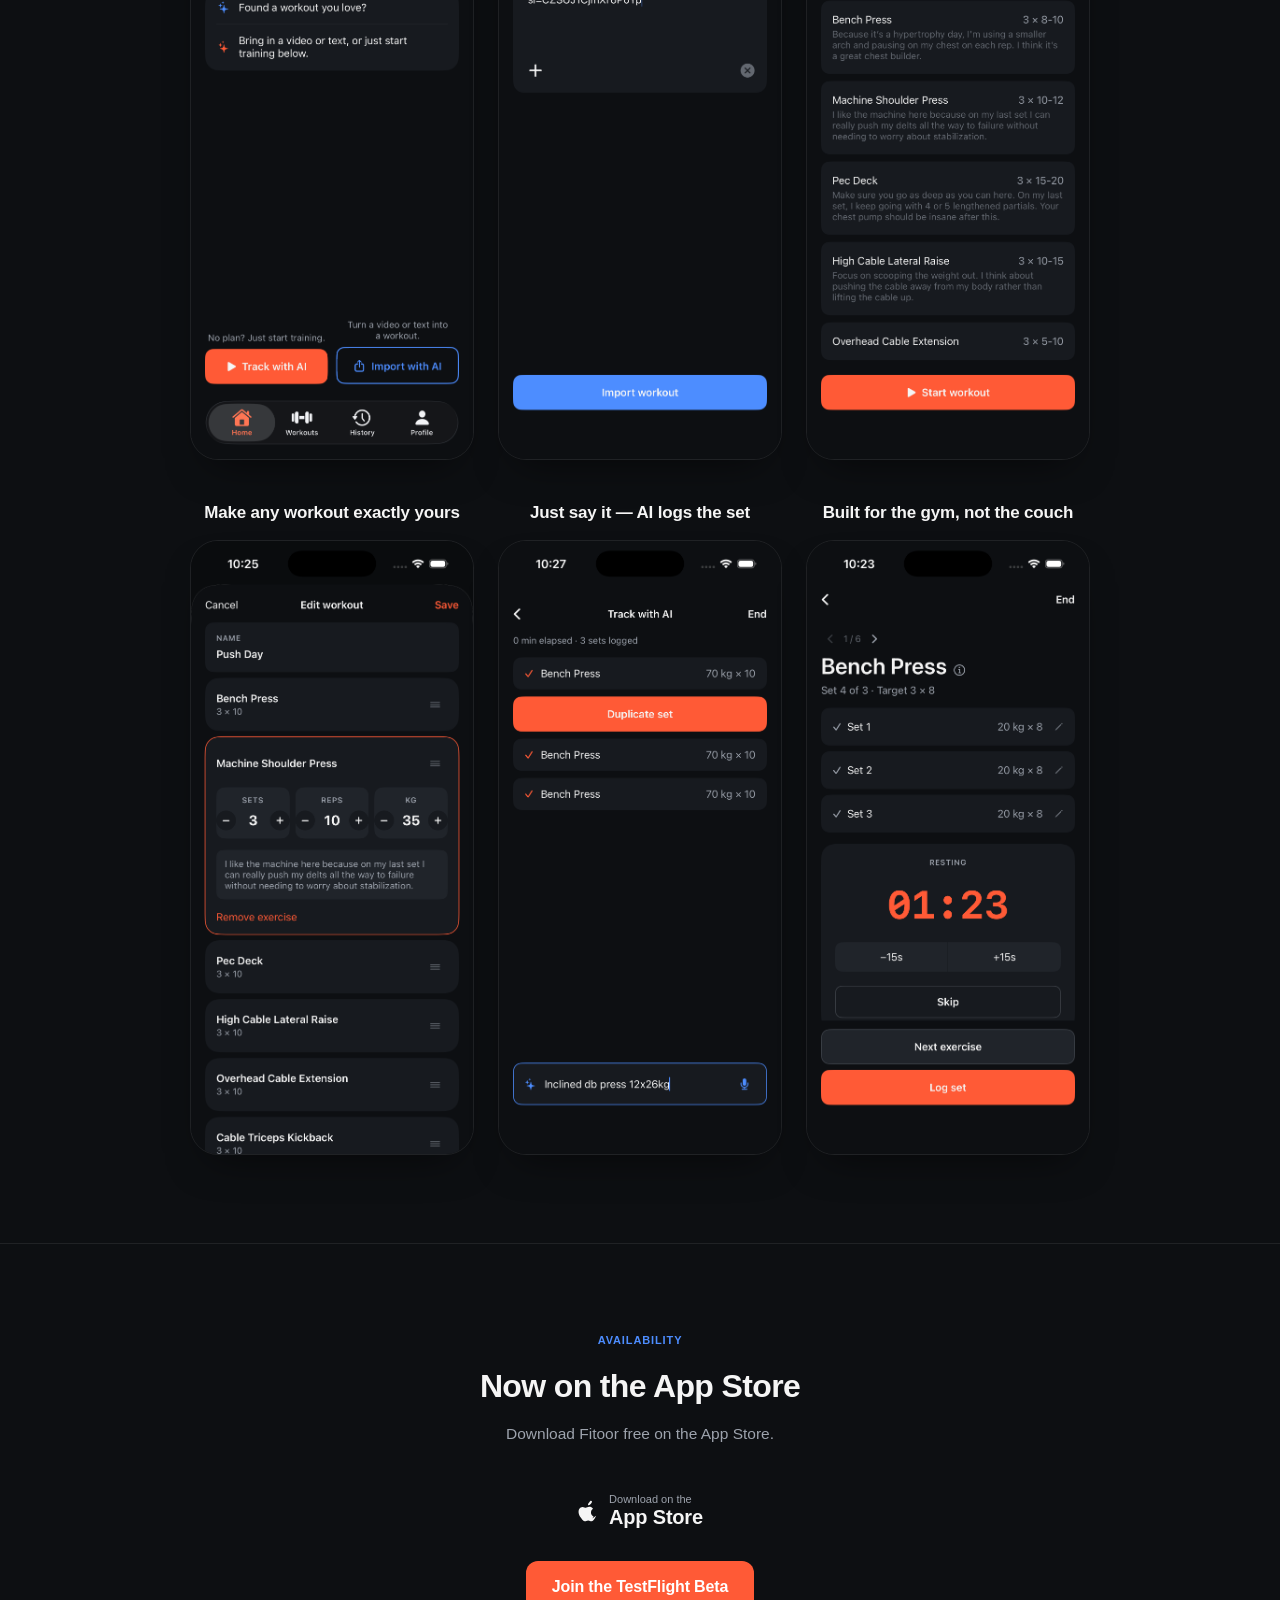
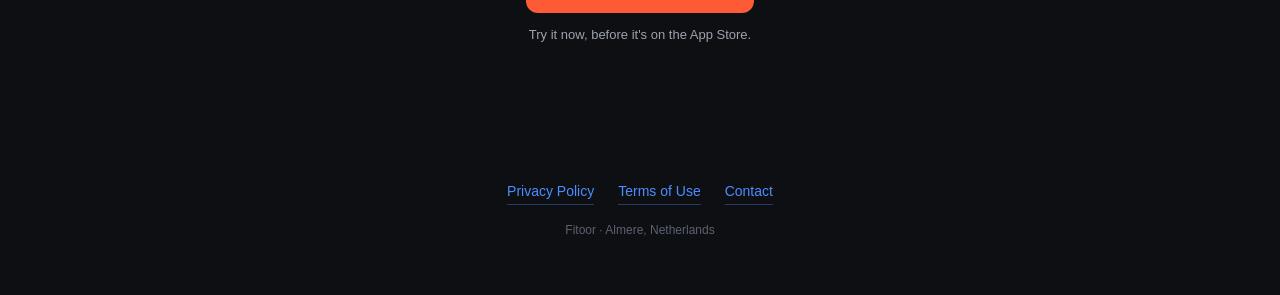
==== commit 941bf395: "Make App Store badge live; update availability copy Fitoor is published on the App Store. Replace th" ====
--- a/index.html
+++ b/index.html
@@ -230,21 +230,16 @@
     display: inline-flex;
     align-items: center;
     gap: 10px;
-    opacity: 0.55;
-  }
-  .badge svg { width: 22px; height: 22px; fill: var(--text-secondary); flex: none; }
+    text-decoration: none;
+    transition: opacity 0.15s ease;
+  }
+  .badge:hover, .badge:focus-visible { opacity: 0.8; }
+  .badge svg { width: 22px; height: 22px; fill: var(--text-primary); flex: none; }
   .badge-text { display: flex; flex-direction: column; line-height: 1.15; text-align: left; }
   .badge-text span { font-size: 11px; color: var(--text-secondary); }
   .badge-text strong { font-size: 20px; font-weight: 700; letter-spacing: -0.01em; color: var(--text-primary); }
-  .coming-soon {
-    font-size: 11px;
-    font-weight: 600;
-    letter-spacing: 0.08em;
-    text-transform: uppercase;
-    color: var(--text-secondary);
-  }
-
-  /* TestFlight — the real, live channel (App Store badge above stays muted) */
+
+  /* TestFlight — kept alongside the live App Store badge */
   .tf-block { margin-top: 32px; }
   .tf-cta {
     display: inline-flex;
@@ -384,17 +379,16 @@
   <section class="store">
     <div class="wrap">
       <span class="eyebrow eyebrow--center">Availability</span>
-      <h2>Coming to the App Store</h2>
-      <p class="section-sub">Fitoor isn't published yet — here's where you'll be able to get it.</p>
+      <h2>Now on the App Store</h2>
+      <p class="section-sub">Download Fitoor free on the App Store.</p>
       <div class="badge-block">
-        <div class="badge">
+        <a class="badge" href="https://apps.apple.com/us/app/fitoor/id6805904503" target="_blank" rel="noopener noreferrer" aria-label="Download Fitoor on the App Store">
           <svg viewBox="0 0 24 24" aria-hidden="true"><path d="M16.365 1.43c0 1.14-.462 2.033-1.386 2.926-.924.893-2.001 1.412-2.94 1.334-.116-1.061.377-2.166 1.278-2.99C14.24.837 15.402.297 16.365 1.43zm4.518 15.876c-.494 1.147-.732 1.66-1.372 2.674-.891 1.412-2.148 3.17-3.708 3.184-1.386.014-1.744-.907-3.626-.893-1.881.014-2.274.907-3.66.893-1.56-.014-2.75-1.6-3.64-3.012C2.05 17.14.847 12.79 2.416 9.9c.784-1.44 2.184-2.354 3.71-2.368 1.36-.014 2.646.907 3.478.907.83 0 2.394-1.12 4.037-.956.688.028 2.618.278 3.858 2.09-.1.063-2.302 1.343-2.279 4.004.028 3.18 2.79 4.24 2.822 4.254-.024.07-.44 1.51-1.46 2.475z"/></svg>
           <span class="badge-text">
             <span>Download on the</span>
             <strong>App Store</strong>
           </span>
-        </div>
-        <span class="coming-soon">Coming soon</span>
+        </a>
       </div>
       <div class="tf-block">
         <a class="tf-cta" href="https://testflight.apple.com/join/bZKVkc3g" target="_blank" rel="noopener noreferrer">Join the TestFlight Beta</a>
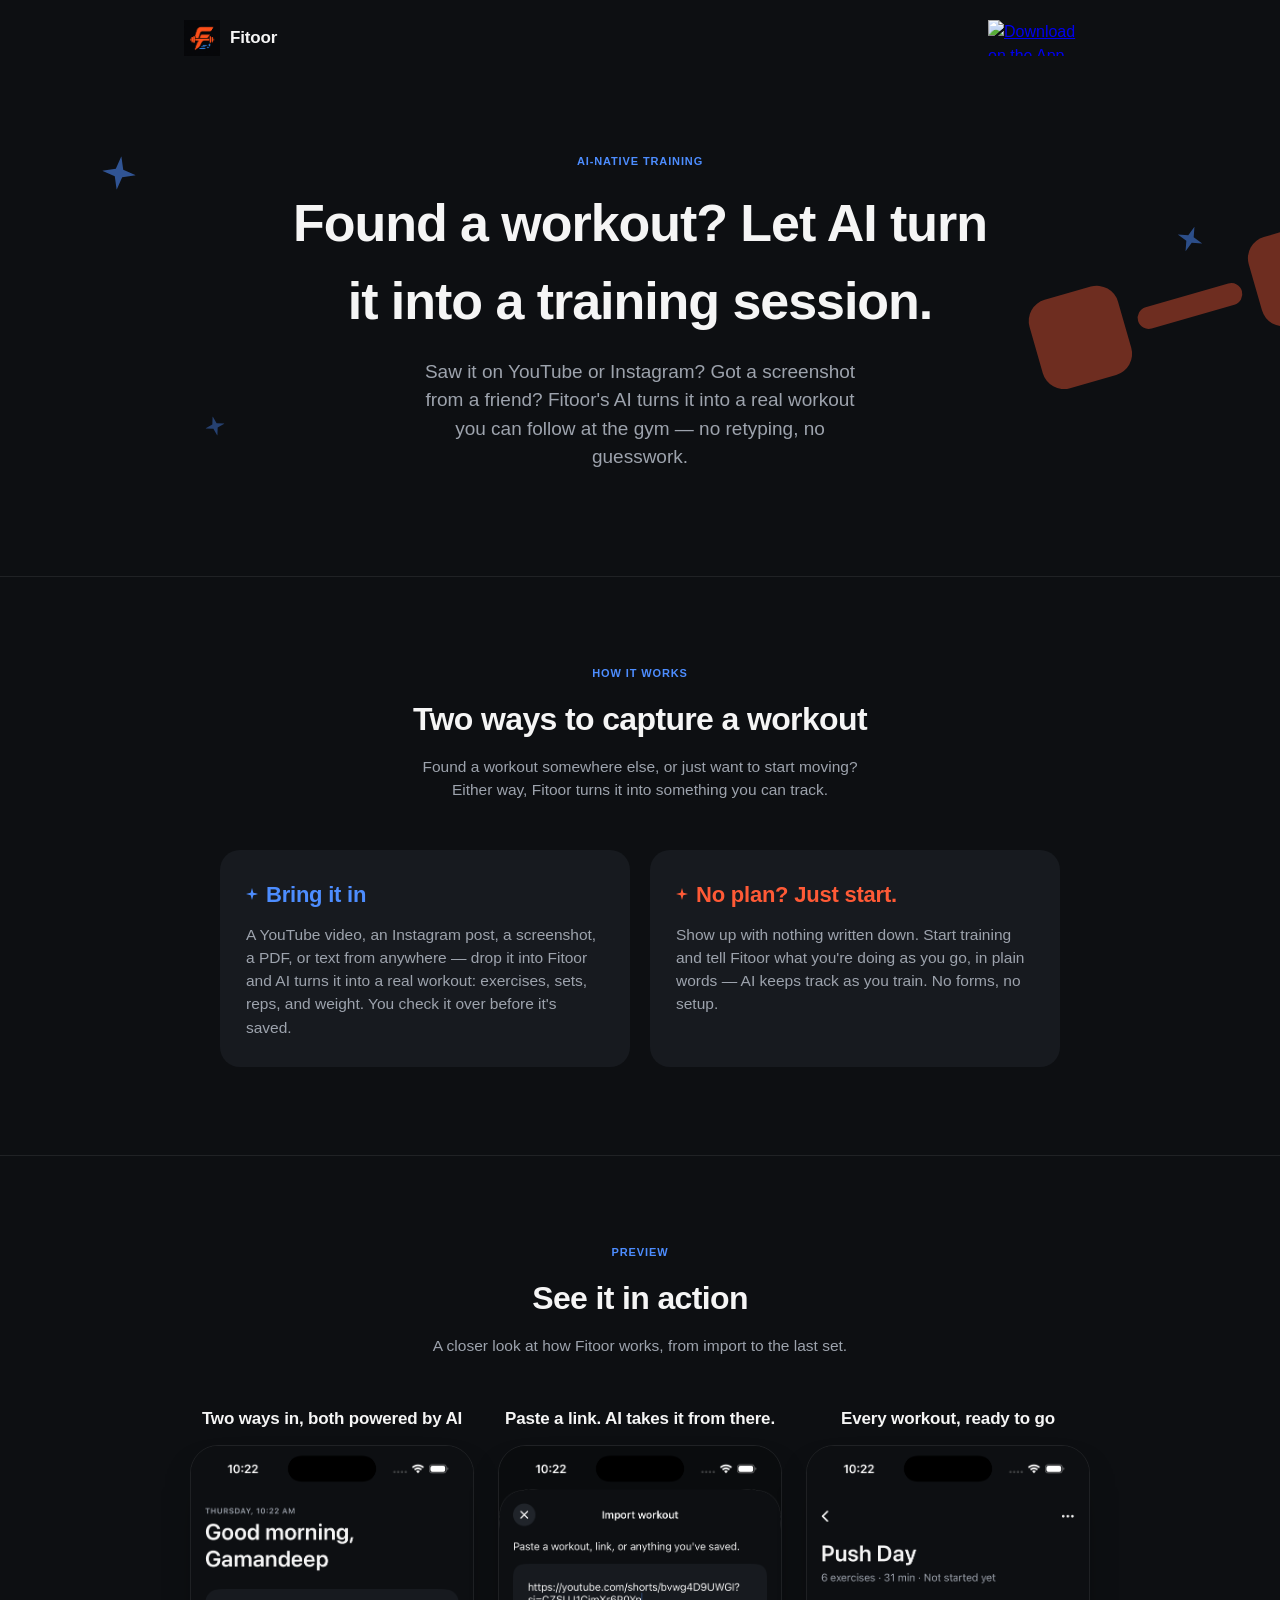
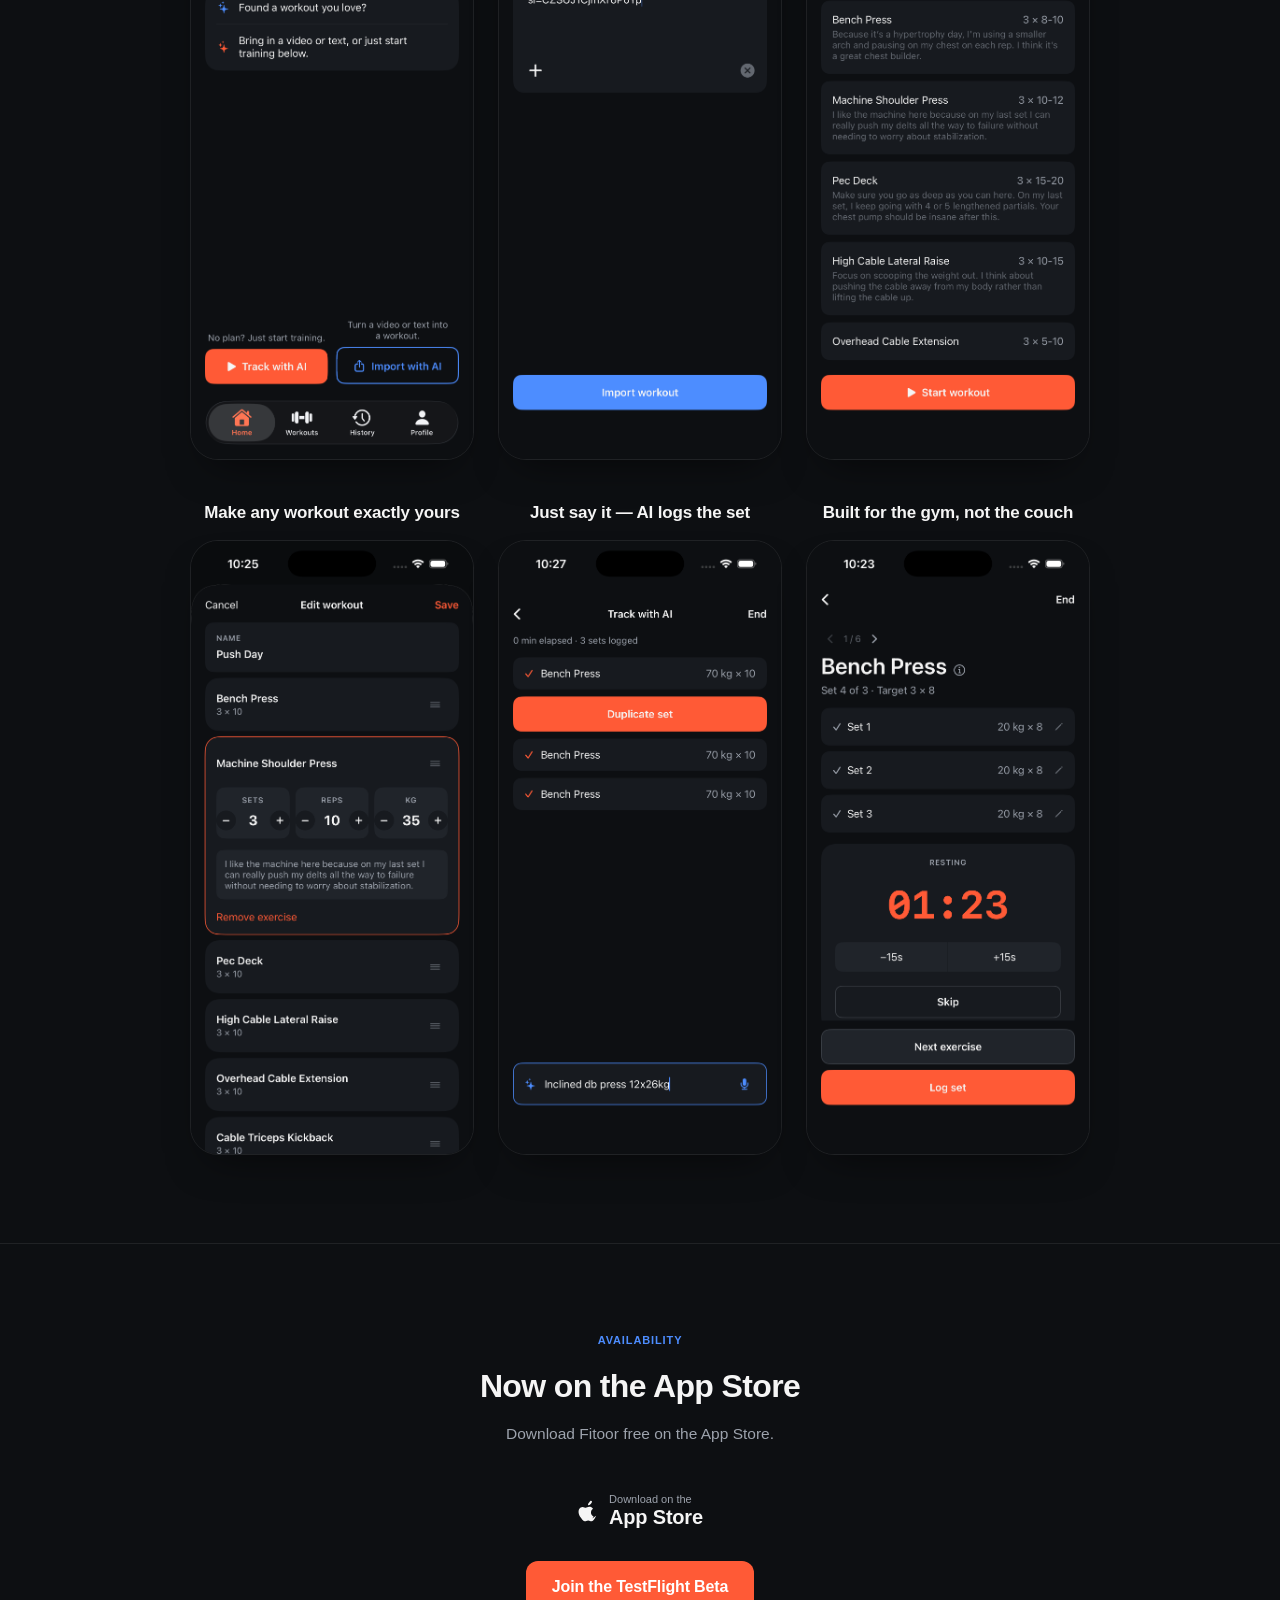
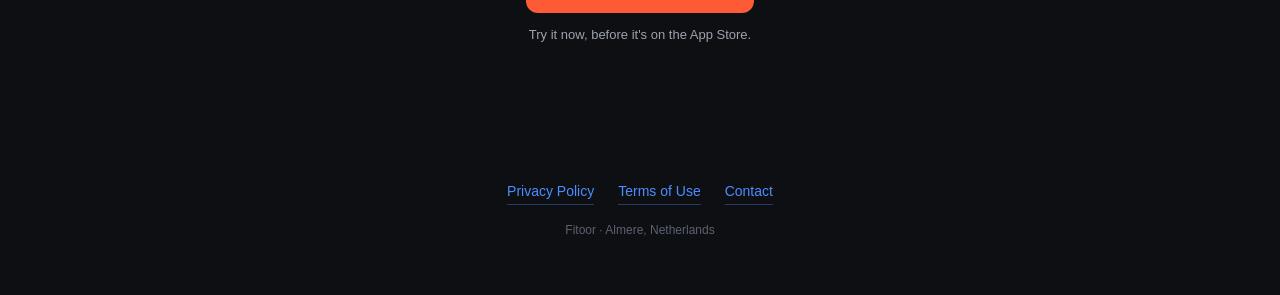
==== commit 5774e6a8: "Add official Apple App Store badge to the site header Inline with the Fitoor logo (logo left, badge " ====
--- a/index.html
+++ b/index.html
@@ -35,6 +35,8 @@
   .site-header {
     display: flex;
     align-items: center;
+    justify-content: space-between;
+    gap: 20px;
     max-width: 960px;
     margin: 0 auto;
     padding: 20px 24px;
@@ -54,6 +56,20 @@
     font-weight: 700;
     letter-spacing: -0.01em;
     color: var(--text-primary);
+  }
+
+  /* Official Apple "Download on the App Store" badge — artwork served
+     unmodified by Apple's marketing tools endpoint, never hand-drawn.
+     Apple-required clear space is provided by the header's `gap` (>= 12px)
+     and its horizontal padding, so nothing crowds the badge. */
+  .header-store-badge {
+    display: inline-flex;
+    flex: none;
+  }
+  .header-store-badge img {
+    display: block;
+    height: 36px;
+    width: auto;
   }
 
   .eyebrow {
@@ -295,6 +311,12 @@
     .dumbbell { opacity: 0.28; }
     .screen-grid { grid-template-columns: 1fr; max-width: 320px; }
   }
+
+  @media (max-width: 420px) {
+    .site-header { padding: 16px 16px; gap: 12px; }
+    .header-store-badge img { height: 32px; }
+    .logo-text { font-size: 16px; }
+  }
 </style>
 </head>
 <body>
@@ -304,6 +326,10 @@
       <img class="logo-mark" src="fitoor-logo-mark.png" alt="" width="1254" height="1254">
       <span class="logo-text">Fitoor</span>
     </div>
+    <a class="header-store-badge" href="https://apps.apple.com/us/app/fitoor/id6805904503" target="_blank" rel="noopener noreferrer">
+      <img src="https://toolbox.marketingtools.apple.com/api/badges/download-on-the-app-store/black/en-us"
+           alt="Download on the App Store" width="120" height="40">
+    </a>
   </header>
 
   <section class="hero">
